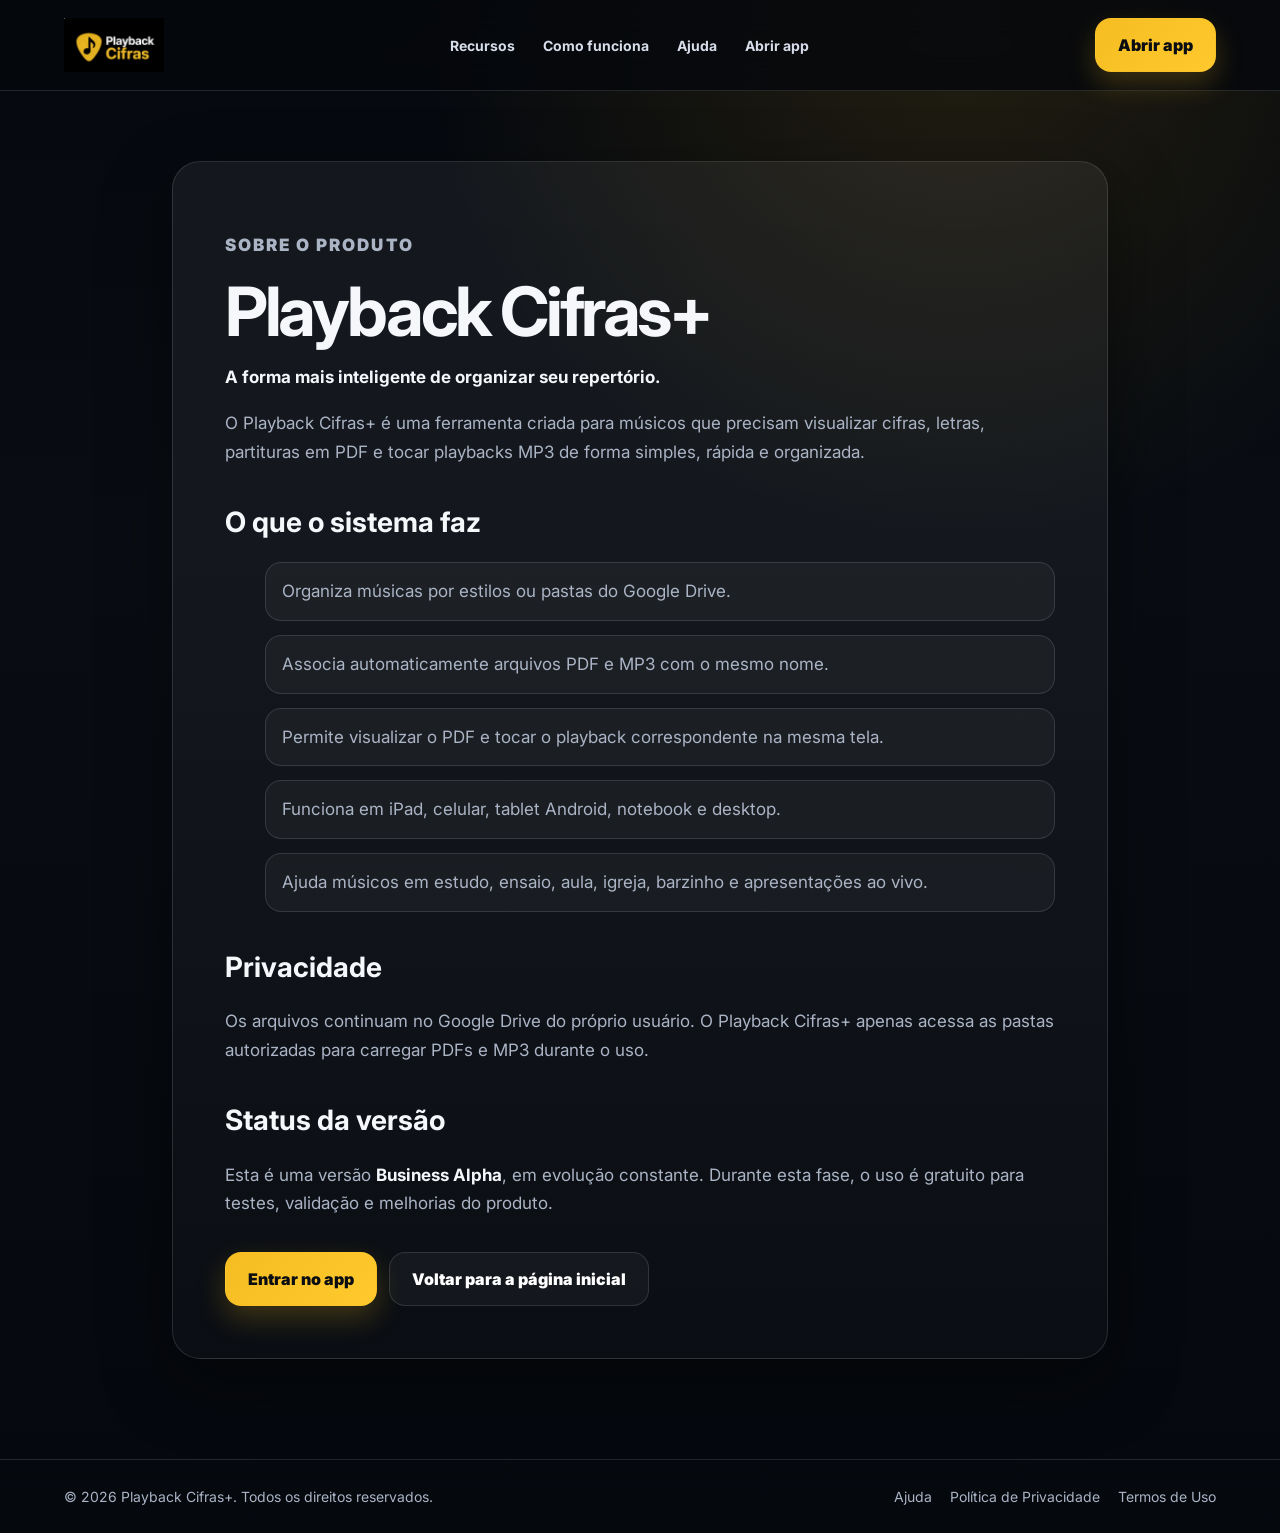
==== about.html @ ef5452e3 "Add files via upload" ====
<!doctype html>
<html lang="pt-BR">
<head>
  <meta charset="utf-8" />
  <meta name="viewport" content="width=device-width, initial-scale=1" />
  <title>Sobre — Playback Cifras+</title>
  <meta name="description" content="Conheça o Playback Cifras+, a forma mais inteligente de organizar seu repertório musical." />
  <meta name="theme-color" content="#05080d" />
  <link rel="preconnect" href="https://fonts.googleapis.com">
  <link rel="preconnect" href="https://fonts.gstatic.com" crossorigin>
  <link href="https://fonts.googleapis.com/css2?family=Inter:wght@400;600;700;800;900&display=swap" rel="stylesheet">
  <link rel="stylesheet" href="landing.css" />
  <style>.doc-page{max-width:980px;margin:0 auto;padding:70px 22px 100px}.doc-card{background:linear-gradient(180deg,rgba(255,255,255,.06),rgba(255,255,255,.025));border:1px solid var(--line);border-radius:28px;padding:clamp(24px,5vw,52px);box-shadow:var(--shadow)}.doc-card h1{font-size:clamp(38px,6vw,68px);letter-spacing:-.05em;line-height:1;margin:10px 0 18px}.doc-card h2{font-size:28px;margin-top:38px}.doc-card p,.doc-card li{color:var(--muted);line-height:1.7;font-size:17px}.doc-card strong{color:var(--text)}.doc-actions{display:flex;gap:12px;flex-wrap:wrap;margin-top:34px}.doc-list{display:grid;gap:14px;margin-top:20px}.doc-list li{background:rgba(255,255,255,.04);border:1px solid var(--line);border-radius:16px;padding:14px 16px;list-style:none}</style>
</head>
<body>
  <header class="site-header">
    <a class="brand" href="./" aria-label="Playback Cifras+"><img src="assets/playback-cifras-plus-logo.jpg" alt="Playback Cifras+" /></a>
    <nav class="nav" aria-label="Navegação principal"><a href="./#recursos">Recursos</a><a href="./#como-funciona">Como funciona</a><a href="help.html">Ajuda</a><a href="player.html">Abrir app</a></nav>
    <a class="btn btn-primary header-cta" href="player.html">Abrir app</a>
  </header>
  <main class="doc-page">
    <article class="doc-card">
      <p class="eyebrow">Sobre o produto</p>
      <h1>Playback Cifras+</h1>
      <p><strong>A forma mais inteligente de organizar seu repertório.</strong></p>
      <p>O Playback Cifras+ é uma ferramenta criada para músicos que precisam visualizar cifras, letras, partituras em PDF e tocar playbacks MP3 de forma simples, rápida e organizada.</p>
      <h2>O que o sistema faz</h2>
      <ul class="doc-list">
        <li>Organiza músicas por estilos ou pastas do Google Drive.</li>
        <li>Associa automaticamente arquivos PDF e MP3 com o mesmo nome.</li>
        <li>Permite visualizar o PDF e tocar o playback correspondente na mesma tela.</li>
        <li>Funciona em iPad, celular, tablet Android, notebook e desktop.</li>
        <li>Ajuda músicos em estudo, ensaio, aula, igreja, barzinho e apresentações ao vivo.</li>
      </ul>
      <h2>Privacidade</h2>
      <p>Os arquivos continuam no Google Drive do próprio usuário. O Playback Cifras+ apenas acessa as pastas autorizadas para carregar PDFs e MP3 durante o uso.</p>
      <h2>Status da versão</h2>
      <p>Esta é uma versão <strong>Business Alpha</strong>, em evolução constante. Durante esta fase, o uso é gratuito para testes, validação e melhorias do produto.</p>
      <div class="doc-actions"><a class="btn btn-primary" href="player.html">Entrar no app</a><a class="btn btn-secondary" href="./">Voltar para a página inicial</a></div>
    </article>
  </main>
  <footer class="site-footer"><div>© 2026 Playback Cifras+. Todos os direitos reservados.</div><div class="footer-links"><a href="help.html">Ajuda</a><a href="privacy.html">Política de Privacidade</a><a href="terms.html">Termos de Uso</a></div></footer>
</body>
</html>
---- landing.css ----
:root{
  --bg:#05080d; --panel:#0b111a; --panel2:#101824; --text:#f5f7fb; --muted:#aab4c5;
  --line:rgba(255,255,255,.12); --green:#23b85a; --yellow:#f5bd22; --yellow2:#ffe08a;
  --shadow:0 24px 70px rgba(0,0,0,.45);
}
*{box-sizing:border-box} html{scroll-behavior:smooth} body{margin:0;font-family:Inter,system-ui,-apple-system,Segoe UI,Roboto,Arial,sans-serif;color:var(--text);background:radial-gradient(circle at 75% 0%,rgba(245,189,34,.12),transparent 30%),linear-gradient(180deg,#05080d,#090d13 35%,#05080d);}
a{color:inherit;text-decoration:none}.site-header{position:sticky;top:0;z-index:10;display:flex;align-items:center;justify-content:space-between;gap:24px;padding:18px clamp(18px,5vw,72px);background:rgba(5,8,13,.82);backdrop-filter:blur(18px);border-bottom:1px solid var(--line)}.brand img{height:54px;width:auto;display:block}.nav{display:flex;gap:28px;color:#d7deea;font-weight:700;font-size:14px}.nav a:hover{color:var(--yellow)}.btn{display:inline-flex;align-items:center;justify-content:center;border-radius:16px;padding:16px 22px;font-weight:900;border:1px solid var(--line);transition:.18s ease;white-space:nowrap}.btn-primary{background:linear-gradient(135deg,var(--yellow),#ffc92e);color:#0a0d12;border-color:transparent;box-shadow:0 12px 28px rgba(245,189,34,.22)}.btn-primary:hover{transform:translateY(-2px);filter:saturate(1.1)}.btn-secondary{background:rgba(255,255,255,.04);color:#fff}.hero{display:grid;grid-template-columns:minmax(0,1fr) minmax(480px,1.15fr);gap:40px;align-items:center;min-height:780px;padding:70px clamp(18px,5vw,72px) 80px}.eyebrow{color:var(--yellow);text-transform:uppercase;letter-spacing:.12em;font-weight:900;font-size:12px}.hero h1{font-size:clamp(42px,6vw,86px);line-height:.95;margin:18px 0 22px;letter-spacing:-.06em}.lead{font-size:clamp(18px,2vw,23px);line-height:1.55;color:#d8dfeb;max-width:650px}.hero-actions{display:flex;gap:14px;flex-wrap:wrap;margin:32px 0}.trust-row{display:flex;gap:14px;flex-wrap:wrap;color:#c2ccdb;font-weight:700}.trust-row span{border:1px solid var(--line);background:rgba(255,255,255,.04);padding:10px 13px;border-radius:999px}.stage-card{position:relative}.stage-glow{position:absolute;inset:30px;border-radius:40px;background:radial-gradient(circle,rgba(35,184,90,.25),transparent 58%);filter:blur(35px)}.ipad-mockup{position:relative;border:1px solid rgba(255,255,255,.16);border-radius:34px;background:linear-gradient(180deg,#111923,#05080d);box-shadow:var(--shadow);padding:18px;overflow:hidden}.app-topbar{display:flex;align-items:center;gap:12px;padding-bottom:14px}.mini-logo img{width:86px;border-radius:8px}.song-title{margin-right:auto}.song-title strong{display:block;font-size:19px}.song-title small{display:block;color:var(--muted);font-weight:700}.pill{padding:10px 13px;border-radius:999px;background:rgba(255,255,255,.08);border:1px solid var(--line);font-weight:900}.app-body{display:grid;grid-template-columns:230px 1fr;gap:14px}.song-list{background:#070b11;border:1px solid var(--line);border-radius:18px;padding:12px}.category{font-weight:900;margin-bottom:12px}.song{padding:12px;border-radius:12px;color:#c8d1df}.song b{display:block;color:#fff}.song span{font-size:12px;color:var(--muted)}.song.active{background:linear-gradient(135deg,#23b85a,#16833e);color:white}.pdf-preview{background:#fff;color:#111;border-radius:14px;padding:34px 42px;min-height:350px;text-align:left}.pdf-preview h3{text-align:center;font-size:30px;margin:0}.pdf-preview h4{text-align:center;color:#ff6500;margin:6px 0 30px}.pdf-preview p{font-family:monospace;font-size:18px}.pdf-preview b{color:#16833e}.player-bar{display:flex;gap:12px;align-items:center;padding:16px 4px 8px;font-weight:900}.progress{height:10px;flex:1;background:#1e2732;border-radius:99px;overflow:hidden}.progress i{display:block;width:35%;height:100%;background:var(--green)}.player-buttons{display:grid;grid-template-columns:1fr 1.15fr 1fr;gap:14px}.player-buttons button{border:1px solid var(--line);border-radius:22px;background:#202833;color:white;font-size:34px;font-weight:900;min-height:112px}.player-buttons span{display:block;font-size:18px;margin-top:6px}.player-buttons .play{background:linear-gradient(135deg,#34d16d,#189245)}.section{padding:86px clamp(18px,5vw,72px);border-top:1px solid var(--line)}.section-head{text-align:center;max-width:780px;margin:0 auto 44px}.section h2{font-size:clamp(32px,4vw,54px);line-height:1.05;margin:12px 0;letter-spacing:-.04em}.feature-grid{display:grid;grid-template-columns:repeat(3,1fr);gap:18px}.feature-grid article,.steps div,.audience-card,.pricing-card{background:linear-gradient(180deg,rgba(255,255,255,.06),rgba(255,255,255,.025));border:1px solid var(--line);border-radius:24px;padding:28px;box-shadow:0 16px 50px rgba(0,0,0,.22)}.feature-grid span{display:inline-flex;width:54px;height:54px;border-radius:16px;align-items:center;justify-content:center;background:rgba(245,189,34,.12);font-size:26px}.feature-grid h3,.steps h3{font-size:22px;margin:18px 0 10px}.feature-grid p,.steps p,.split p,.pricing-card p{color:var(--muted);line-height:1.55}.steps{display:grid;grid-template-columns:repeat(3,1fr);gap:18px}.steps strong{display:inline-grid;place-items:center;width:42px;height:42px;border-radius:50%;background:var(--yellow);color:#111}.split{display:grid;grid-template-columns:1fr 1fr;gap:36px;align-items:center}.audience-card li{margin:14px 0;color:#dbe2ee;font-weight:800}.pricing{padding-bottom:110px}.pricing-card{max-width:860px;margin:auto;text-align:center;background:linear-gradient(135deg,rgba(35,184,90,.18),rgba(245,189,34,.12));}.site-footer{display:flex;justify-content:space-between;gap:20px;flex-wrap:wrap;padding:28px clamp(18px,5vw,72px);border-top:1px solid var(--line);color:var(--muted);font-size:14px}.footer-links{display:flex;gap:18px;flex-wrap:wrap}.footer-links a:hover{color:var(--yellow)}
@media (max-width:1000px){.hero{grid-template-columns:1fr;min-height:auto}.nav{display:none}.feature-grid,.steps,.split{grid-template-columns:1fr}.header-cta{display:none}.app-body{grid-template-columns:1fr}.song-list{display:none}.pdf-preview{min-height:300px}.hero-visual{order:-1}.brand img{height:46px}.site-header{position:relative}.hero{padding-top:36px}.player-buttons button{min-height:92px}.player-buttons{gap:10px}.pill:nth-last-child(-n+2){display:none}}
@media (max-width:560px){.hero h1{font-size:42px}.lead{font-size:17px}.btn{width:100%}.ipad-mockup{border-radius:22px;padding:10px}.pdf-preview{padding:24px 18px}.pdf-preview p{font-size:14px}.player-buttons button{font-size:28px;min-height:82px}.player-buttons span{font-size:15px}.mini-logo img{width:72px}.song-title strong{font-size:16px}.section{padding:60px 18px}}
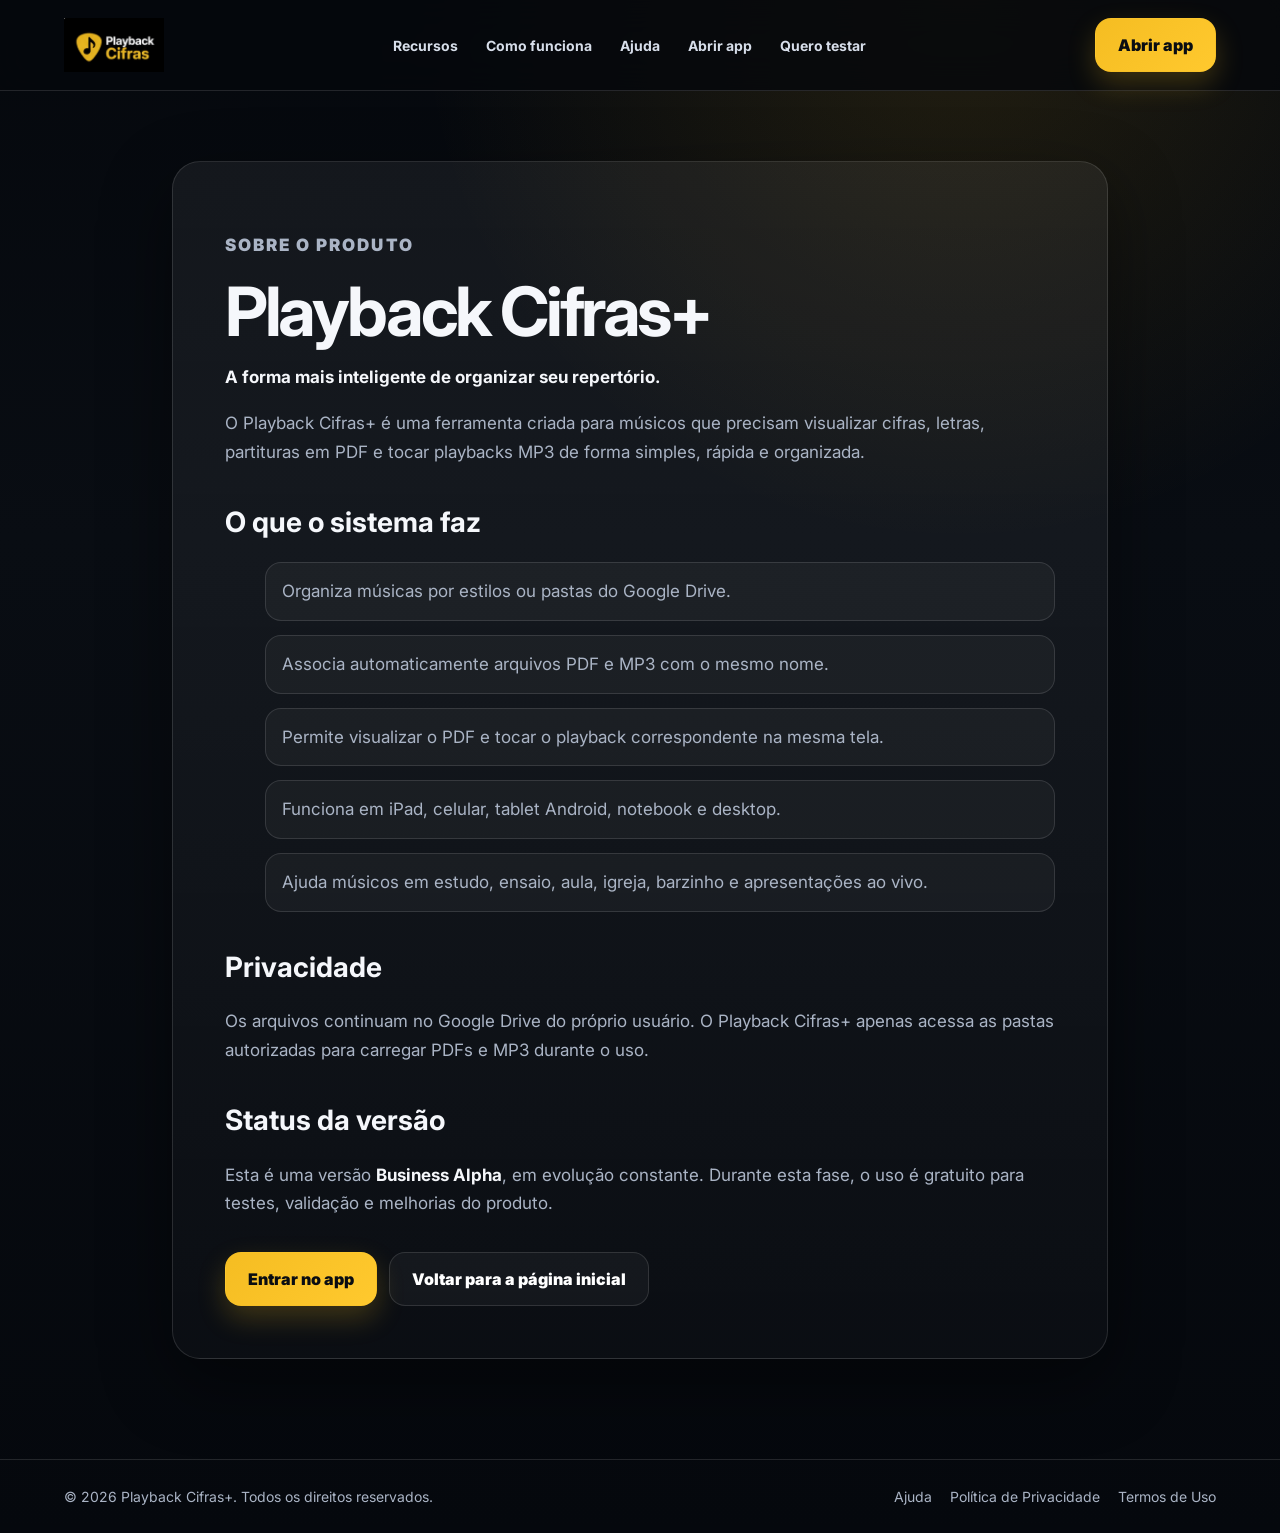
==== commit 96eb607e: "Add files via upload" ====
--- a/about.html
+++ b/about.html
@@ -15,7 +15,8 @@
 <body>
   <header class="site-header">
     <a class="brand" href="./" aria-label="Playback Cifras+"><img src="assets/playback-cifras-plus-logo.jpg" alt="Playback Cifras+" /></a>
-    <nav class="nav" aria-label="Navegação principal"><a href="./#recursos">Recursos</a><a href="./#como-funciona">Como funciona</a><a href="help.html">Ajuda</a><a href="player.html">Abrir app</a></nav>
+    <nav class="nav" aria-label="Navegação principal"><a href="./#recursos">Recursos</a><a href="./#como-funciona">Como funciona</a><a href="help.html">Ajuda</a><a href="player.html">Abrir app</a><a href="capture.html">Quero testar</a>
+    </nav>
     <a class="btn btn-primary header-cta" href="player.html">Abrir app</a>
   </header>
   <main class="doc-page">
